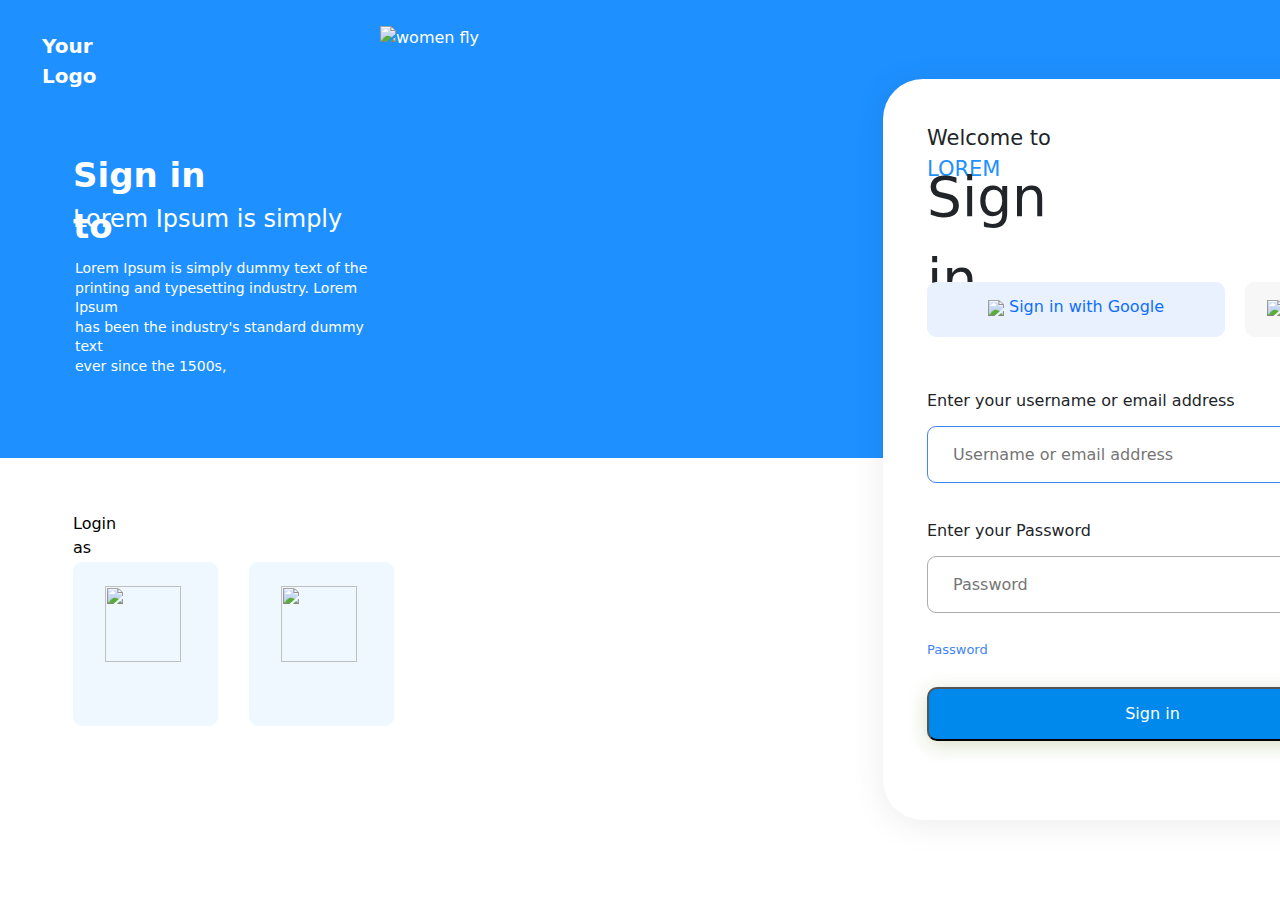
==== index.html @ 397b565d "Add files via upload" ====
<!DOCTYPE html>
<html lang="en">
<head>
  <meta charset="UTF-8">
  <title>Figma | PC | SIGN IN</title>
  <link rel="stylesheet" href="style.css">
  <meta http-equiv="X-UA-Compatible" content="ie=edge">
  <meta name="viewport" content="width=device-width, initial-scale=1">
  <link href="https://cdn.jsdelivr.net/npm/bootstrap@5.1.1/dist/css/bootstrap.min.css" rel="stylesheet">
  <script src="https://cdn.jsdelivr.net/npm/bootstrap@5.1.1/dist/js/bootstrap.bundle.min.js"></script>
  <link  rel="stylesheet"  href="https://cdnjs.cloudflare.com/ajax/libs/animate.css/4.1.1/animate.min.css"/>
</head>
<body>
  <div class="">
      <div class="upperSide">
          <div class="yourLogo">
              Your Logo
          </div>
          <div class="textFigma">
            <div class="textFigma__title-text">
                Sign in to
            </div>
            <div class="textFigma__title-next" id="">
                Lorem Ipsum is simply
            </div>
            <div class="textFigma__parag">
                <p>Lorem Ipsum is simply dummy text of the <br>printing and typesetting industry. Lorem Ipsum <br> has been the industry's standard dummy text <br>ever since the 1500s,</p>
            </div>
          </div>
          <div class="photo-raketa">
              <img id=""  src="https://s3-alpha-sig.figma.com/img/66d5/70b3/9c6441c0a05bd78920817a27b7be7b9a?Expires=1639353600&Signature=fWy-Wl5CrOw1lSE~hCm-5GD2YKF1Q4JTkbSpRK7cH~[base64]~Oy0UCD9QYXl8cTtw15-z~FbBokPfQlFLupdKRaPAQbu~dP1Dv4Ijp49fl7zRrZe4anSQEcyU5L5jqwhFqQ3GjuMrA~nQ__&Key-Pair-Id=APKAINTVSUGEWH5XD5UA" alt="women fly" width="385px" height="385px">
          </div>
      </div>
      <div class="lowerSide">
          <div class=" forLoginAs">
              Login as
          </div>
          <div class="accounts">
              <div class="sectionAcc1">
                  <div class="sectionAcc1__photo">
                      <img src="https://s3-alpha-sig.figma.com/img/f7ed/8de9/d43eed27cfcbbe0a695cebf3aa635927?Expires=1639353600&Signature=eiPRed2nHOFFjkBui7ZpBVAsVl~wiFkvTg4FRFzulULzTaENyFJD6WPt4LlYZNVN-ngvidy5YPXU8ItSWojEPI68pNVrqkO8IjNOLZncKt3MzILtXEsSYDOFbXR~aFyQmCAPtU8r8rOAU-ICwvmG5NDEejSH12rz0YrJvK~tz5ARyqyc-eaXL~Fgd56m~Tke1k8aGNRFzxG21rsRp0NFEhbzNAPS6NPT48L7vPft8dL83yzTHSmdWE5xOpnTFaaPUuPNOLuPr1j2AKoriEHiFw3gMgHDFk1Y6QkWoqiDZxhgaqj-orKnx7hmsGiWQxg0GqWqCMtFqF-UzqKCqWkqKQ__&Key-Pair-Id=APKAINTVSUGEWH5XD5UA" alt="" width="76px" height="76px">
                  </div>
                  <div class="sectionAcc__setting">

                  </div>
                  <div class="sectionAcc__NS">

                  </div>
                  <div class="sectionAcc__activePeriod">

                  </div>
              </div>
              <div class="sectionAcc2">
                  <div class="sectionAcc2__photo">
                      <img src="https://s3-alpha-sig.figma.com/img/f7ed/8de9/d43eed27cfcbbe0a695cebf3aa635927?Expires=1639353600&Signature=eiPRed2nHOFFjkBui7ZpBVAsVl~wiFkvTg4FRFzulULzTaENyFJD6WPt4LlYZNVN-ngvidy5YPXU8ItSWojEPI68pNVrqkO8IjNOLZncKt3MzILtXEsSYDOFbXR~aFyQmCAPtU8r8rOAU-ICwvmG5NDEejSH12rz0YrJvK~tz5ARyqyc-eaXL~Fgd56m~Tke1k8aGNRFzxG21rsRp0NFEhbzNAPS6NPT48L7vPft8dL83yzTHSmdWE5xOpnTFaaPUuPNOLuPr1j2AKoriEHiFw3gMgHDFk1Y6QkWoqiDZxhgaqj-orKnx7hmsGiWQxg0GqWqCMtFqF-UzqKCqWkqKQ__&Key-Pair-Id=APKAINTVSUGEWH5XD5UA" alt="" width="76px" height="76px">
                  </div>
                  <div class="sectionAcc__setting">

                  </div>
                  <div class="sectionAcc__NS">

                  </div>
                  <div class="sectionAcc__activePeriod">

                  </div>
              </div>
          </div>
      </div>

      <form class="form" autocomplete="off"  onsubmit="checker();" >
        <div class="formSignIn">
          <div class="formSignIn__welcome-text">
            Welcome to <span id="fontSizeToUpperCase">LOREM</span>
          </div>
          <div class="formSignIn__title">
            Sign in
          </div>
          <div class="formSignIn__linkToSignUp">
            No Account?
            <a href="index2.html" class="linkd" >Sign up</a>
          </div>
          <div class="formSignIn__typesOfSign">
              <div class="withGoogle">
                <a href="#" class="linkd"><img  src="https://img.icons8.com/fluency/30/000000/google-logo.png"/> Sign in with Google </a>
              </div>
              <div class="withFacebook">
                <a href="#"><img src="https://img.icons8.com/color/30/000000/facebook-circled--v2.png"/></a>
              </div>
              <div class="withApple">
                <a href="#"><img src="https://img.icons8.com/ios-filled/30/000000/mac-os.png"/></a>
              </div>
          </div>
          <div class="firstIn">
            <label class="labelText" for="name"> Enter your username or email address</label><label class="validError tohide" id="vError">This field is required.</label>
            <input id="nnuu" class="UserNameandEmAdd check" type="email" name="name" placeholder="Username or email address" >
          </div>
          <div class="secondIn">
            <label class="labelText" for="Password">Enter your Password</label><label class="validError tohide" id="vError">This field is required.</label>
            <input id="password" class="userPassword check" type="password" name="Password"  placeholder="Password">
            <a href="#" class="linkd" id="forgotPasLink">Forgot Password</a>
          </div>
          <div class="formSignIn__button">
              <input id="formSignIn__button" type="submit" name="submit" value="Sign in"/>
          </div>
        </div>
      </form>
  </div>
<script src="javaS.js"></script>
</body>
</html>
---- style.css ----
.upperSide {
    background-color: #1E90FF	;
    height: 458px;
    color: #FFFFFF;
    font-family: "Poppins" sans-serif;
    font-style: normal;
}

.yourLogo {
  position: absolute;
  width: 100px;
  height: 30px;
  left: 42px;
  top: 31px;
  font-weight: 600;
  font-size: 20px;
  line-height: 30px;
}

.textFigma__title-text {
  position: absolute;
  width: 157px;
  height: 51px;
  left: 73px;
  top: 150px;
  font-weight: 600;
  font-size: 34px;
  line-height: 51px;
}

.textFigma__title-next {
  position: absolute;
  width: 396px;
  height: 36px;
  left: 73px;
  top: 201px;
  font-weight: normal;
  font-size: 24px;
  line-height: 36px;
}

.textFigma__parag {
  position: absolute;
  width: 311px;
  height: 115px;
  left: 75px;
  top: 259px;
  font-weight: 300;
  font-size: 14px;
  line-height: 19.5px;
}

.photo-raketa {
    position: absolute;
    left: 380px;
    top: 25px;
}

/* 79 118 */
/* 2 section begins here */
.lowerSide {
  position: absolute;
  width: 321px;
  height: 442px;
  left: 73px;
  /* top: 512px; */
  font-family: "Poppins" sans-serif;
  font-style: normal;
}

.forLoginAs {
  position: absolute;
  width: 66px;
  height: 24px;
  top: 54px;
  font-weight: normal;
  font-size: 16px;
  line-height: 24px;
  color: #000000;
}

.sectionAcc1 {
  position: absolute;
  width: 145px;
  height: 164px;
  top: 104px;
  background: #EFF8FF;
  border-radius: 9px;
}

.sectionAcc1__photo {
  position: absolute;
  width: 76px;
  height: 76px;
  left: 32px;
  top: 24px;
}

.sectionAcc2__photo {
  position: absolute;
  width: 76px;
  height: 76px;
  left: 32px;
  top: 24px;
}

.sectionAcc2 {
  position: absolute;
  width: 145px;
  height: 164px;
  left: 176px;
  top: 104px;
  background: #EFF8FF;
  border-radius: 9px;
}



/* 3 section form begins here */
.formSignIn {
  position: absolute;
  width: 539px;
  height: 741px;
  left: 883px;
  top: 79px;
  bottom: 80px;
  background: #FFFFFF;
  box-shadow: 0px 4px 35px rgba(0, 0, 0, 0.08);
  border-radius: 40px;
  font-family: "Poppins" sans-serif;
  font-style: normal;
}

.formSignIn__welcome-text {
  position: absolute;
  width: 201px;
  height: 32px;
  left: 44px;
  top: 44px;
  font-style: normal;
  font-weight: normal;
  font-size: 21px;
  line-height: 31px;
}

#fontSizeToUpperCase {
  color:  #1E90FF;
  text-transform: uppercase;
}

.formSignIn__title {
  position: absolute;
  width: 182px;
  height: 83px;
  left: 44px;
  top: 77px;
  font-style: normal;
  font-weight: 500;
  font-size: 55px;
  line-height: 82px;
}

.formSignIn__linkToSignUp {
  position: absolute;
width: 85px;
height: 40px;
left: 410px;
top: 44px;
font-style: normal;
font-weight: normal;
font-size: 13px;
line-height: 19px;
color: #8D8D8D;
}

.linkd {
  text-decoration: none;
}

.formSignIn__typesOfSign {
  position: absolute;
  width: 451px;
  height: 56px;
}

.withGoogle {
  position: absolute;
  width: 298px;
  height: 55px;
  left: 44px;
  top: 203px;
  background: #E9F1FF;
  border-radius: 9px;
  text-align: center;
  padding: 13px;
  font-size: 16px;
  line-height: 24px;
}

.withApple {
  position: absolute;
  width: 60px;
  height: 55px;
  left: 435px;
  top: 203px;
  background: #F6F6F6;
  border-radius: 9px;
  text-align: center;
  padding-top: 13px;
}

.withFacebook {
  position: absolute;
  width: 60px;
  height: 55px;
  left: 362px;
  top: 203px;
  background: #F7F7F7;
  border-radius: 9px;
  text-align: center;
  padding-top: 13px;
}


.firstIn {
  position: absolute;
  width: 451px;
  height: 92px;
  left: 44px;
  top: 310px;
}


.labelText {
  font-weight: normal;
  font-size: 16px;
  line-height: 24px;
}


.UserNameandEmAdd {
  width: 451px;
  height: 57px;
  margin-top: 13px;
  background: #FFFFFF;
  border: 1px solid #4285F4;
  box-sizing: border-box;
  border-radius: 9px;
  padding-left: 25px;
}

.secondIn {
  position: absolute;
  width: 451px;
  height: 92px;
  left: 44px;
  top: 440px;
}

.userPassword {
  width: 451px;
  height: 57px;
  margin-top: 13px;
  background: #FFFFFF;
  border: 1px solid #ADADAD;
  box-sizing: border-box;
  border-radius: 9px;
  padding-left: 25px;
}

/* забыл пароль */
#forgotPasLink {
  margin-left: 353px;
  font-weight: normal;
  font-size: 13px;
  line-height: 19px;
  color: #4285F4;
}

/* Кнопка */
#formSignIn__button {
  position: absolute;
  width: 451px;
  height: 54px;
  left: 44px;
  top: 608px;
  color:#FFFFFF;
  background: #0089ED;
  box-shadow: 0px 4px 19px rgba(119, 147, 65, 0.3);
  border-radius: 10px;
}

.tohide{
    display:none;
}
.validError{
    color:   red;
    font-size:17px;
    position: absolute;
    margin-left: 47%;
}


/* ================================================================= */
/* for mobile phones */
@media (max-width:600px) {

    body {
      background-color: #1E90FF	;
      height: 100vh;
    }


    .upperSide {
      background-color: #1E90FF	;
      height: 900px;
      color: #FFFFFF;
      font-family: "Poppins" sans-serif;
      font-style: normal;
    }


    .yourLogo {
      position: absolute;
      width: 100px;
      height: 30px;
      left: 42px;
      top: 31px;
      font-weight: 600;
      font-size: 20px;
      line-height: 30px;
    }

    .photo-raketa ,
    .textFigma__title-text ,
    .textFigma__title-next,
    .textFigma__parag ,
    .lowerSide ,
    .forLoginAs ,
    .sectionAcc1 ,
    .sectionAcc1__photo ,
    .sectionAcc2__photo ,
    .sectionAcc2 {
      display: none;
    }


  .formSignIn {
    position: absolute;
    width: 539px;
    height: 741px;
    left: 20px;
    top: 79px;
    bottom: 80px;
    background: #FFFFFF;
    box-shadow: 0px 4px 35px rgba(0, 0, 0, 0.08);
    border-radius: 40px;
    font-family: "Poppins" sans-serif;
    font-style: normal;
  }


}


.checkbox__input.error + .checkbox__label {
    color: red;
}
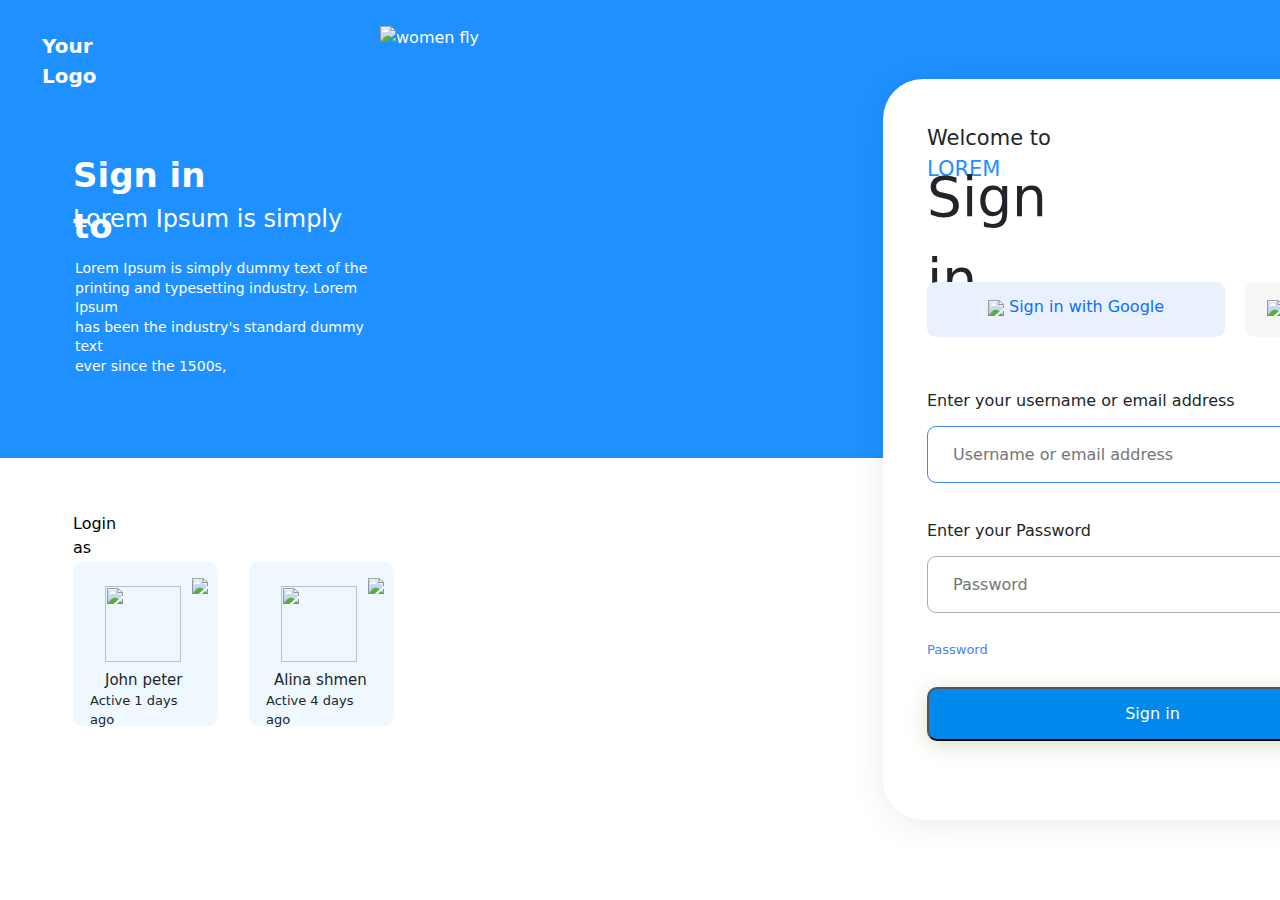
==== commit 2aa8e8ac: "Add files via upload" ====
--- a/index.html
+++ b/index.html
@@ -7,7 +7,7 @@
   <meta http-equiv="X-UA-Compatible" content="ie=edge">
   <meta name="viewport" content="width=device-width, initial-scale=1">
   <link href="https://cdn.jsdelivr.net/npm/bootstrap@5.1.1/dist/css/bootstrap.min.css" rel="stylesheet">
-  <script src="https://cdn.jsdelivr.net/npm/bootstrap@5.1.1/dist/js/bootstrap.bundle.min.js"></script>
+  <!-- <script src="https://cdn.jsdelivr.net/npm/bootstrap@5.1.1/dist/js/bootstrap.bundle.min.js"></script> -->
   <link  rel="stylesheet"  href="https://cdnjs.cloudflare.com/ajax/libs/animate.css/4.1.1/animate.min.css"/>
 </head>
 <body>
@@ -41,34 +41,35 @@
                       <img src="https://s3-alpha-sig.figma.com/img/f7ed/8de9/d43eed27cfcbbe0a695cebf3aa635927?Expires=1639353600&Signature=eiPRed2nHOFFjkBui7ZpBVAsVl~wiFkvTg4FRFzulULzTaENyFJD6WPt4LlYZNVN-ngvidy5YPXU8ItSWojEPI68pNVrqkO8IjNOLZncKt3MzILtXEsSYDOFbXR~aFyQmCAPtU8r8rOAU-ICwvmG5NDEejSH12rz0YrJvK~tz5ARyqyc-eaXL~Fgd56m~Tke1k8aGNRFzxG21rsRp0NFEhbzNAPS6NPT48L7vPft8dL83yzTHSmdWE5xOpnTFaaPUuPNOLuPr1j2AKoriEHiFw3gMgHDFk1Y6QkWoqiDZxhgaqj-orKnx7hmsGiWQxg0GqWqCMtFqF-UzqKCqWkqKQ__&Key-Pair-Id=APKAINTVSUGEWH5XD5UA" alt="" width="76px" height="76px">
                   </div>
                   <div class="sectionAcc__setting">
-
+                    <img src="https://img.icons8.com/external-flatart-icons-outline-flatarticons/15/000000/external-setting-basic-ui-elements-flatart-icons-outline-flatarticons.png"/>
                   </div>
-                  <div class="sectionAcc__NS">
-
+                  <div class="sectionAcc1__NS">
+                    John peter
                   </div>
                   <div class="sectionAcc__activePeriod">
-
+                    Active 1 days ago
                   </div>
               </div>
               <div class="sectionAcc2">
                   <div class="sectionAcc2__photo">
-                      <img src="https://s3-alpha-sig.figma.com/img/f7ed/8de9/d43eed27cfcbbe0a695cebf3aa635927?Expires=1639353600&Signature=eiPRed2nHOFFjkBui7ZpBVAsVl~wiFkvTg4FRFzulULzTaENyFJD6WPt4LlYZNVN-ngvidy5YPXU8ItSWojEPI68pNVrqkO8IjNOLZncKt3MzILtXEsSYDOFbXR~aFyQmCAPtU8r8rOAU-ICwvmG5NDEejSH12rz0YrJvK~tz5ARyqyc-eaXL~Fgd56m~Tke1k8aGNRFzxG21rsRp0NFEhbzNAPS6NPT48L7vPft8dL83yzTHSmdWE5xOpnTFaaPUuPNOLuPr1j2AKoriEHiFw3gMgHDFk1Y6QkWoqiDZxhgaqj-orKnx7hmsGiWQxg0GqWqCMtFqF-UzqKCqWkqKQ__&Key-Pair-Id=APKAINTVSUGEWH5XD5UA" alt="" width="76px" height="76px">
+                      <img src="https://s3-alpha-sig.figma.com/img/59e1/1106/2f1f7a6de7ac06d126324234613b5738?Expires=1639353600&Signature=UF34mCdFCMztSPD1dYTaasABD1Xkhr~bc~LpWPtxKbcHv0VQmFmLp-oHYsgi6A~gN-nntFNizfhvS8m1CnKenFA2IgPX9hn~TGRJy--FioZNxIDAaO1tgYhZVmxSCYAHihNxMYWiCXDh~BoEIv1RcIK9o3Of96DQi0DWxOBy6Ul4avPxb~H8ARurr1LXm16KYI0H-xnso4YXu4QchLP05yuHLrtu2cuQpUbVB5Siw15edyl6ba2~rmsC1qL4PMpG0aBh5earhLEIi4AyWOOAP-dAS8itGfcz7ZLBGLDqU9EJn0P6nml7T1pi5diMlXYxbLa2DVlkidbpzvJFxkEzvw__&Key-Pair-Id=APKAINTVSUGEWH5XD5UA" alt="" width="76px" height="76px">
                   </div>
                   <div class="sectionAcc__setting">
-
+                    <img src="https://img.icons8.com/external-flatart-icons-outline-flatarticons/15/000000/external-setting-basic-ui-elements-flatart-icons-outline-flatarticons.png"/>
                   </div>
-                  <div class="sectionAcc__NS">
-
+                  <div class="sectionAcc2__NS">
+                      Alina shmen
                   </div>
                   <div class="sectionAcc__activePeriod">
-
+                      Active 4 days ago
                   </div>
               </div>
           </div>
       </div>
-
-      <form class="form" autocomplete="off"  onsubmit="checker();" >
+      <form id="loginform" class="form" autocomplete="off" onsubmit="" >
         <div class="formSignIn">
+          <div class="validError tohide " id="vError1"></div>
+          <div class="validError tohide " id="vError2"></div>
           <div class="formSignIn__welcome-text">
             Welcome to <span id="fontSizeToUpperCase">LOREM</span>
           </div>
@@ -91,12 +92,12 @@
               </div>
           </div>
           <div class="firstIn">
-            <label class="labelText" for="name"> Enter your username or email address</label><label class="validError tohide" id="vError">This field is required.</label>
-            <input id="nnuu" class="UserNameandEmAdd check" type="email" name="name" placeholder="Username or email address" >
+            <label class="labelText" for="name"> Enter your username or email address</label>
+            <input id="nameeOrEmail" class="UserNameandEmAdd check" type="text" name="name" placeholder="Username or email address" >
           </div>
           <div class="secondIn">
-            <label class="labelText" for="Password">Enter your Password</label><label class="validError tohide" id="vError">This field is required.</label>
-            <input id="password" class="userPassword check" type="password" name="Password"  placeholder="Password">
+            <label class="labelText" for="Password">Enter your Password</label>
+            <input id="password" class="userPassword check" type="password" name="password"  placeholder="Password">
             <a href="#" class="linkd" id="forgotPasLink">Forgot Password</a>
           </div>
           <div class="formSignIn__button">
--- a/style.css
+++ b/style.css
@@ -79,6 +79,10 @@
   color: #000000;
 }
 
+.accounts {
+  font-family: "Poppins" sans-serifs;
+  font-style: normal;
+}
 .sectionAcc1 {
   position: absolute;
   width: 145px;
@@ -94,6 +98,7 @@
   height: 76px;
   left: 32px;
   top: 24px;
+  /* overflow:hidden; */
 }
 
 .sectionAcc2__photo {
@@ -115,6 +120,44 @@
 }
 
 
+.sectionAcc1__NS {
+  position: absolute;
+  width: 81px;
+  height: 23px;
+  left: 32px;
+  top: 107px;
+  font-weight: 500;
+  font-size: 15px;
+  line-height: 22px;
+}
+
+.sectionAcc2__NS {
+  position: absolute;
+  width: 94px;
+  height: 23px;
+  left: 25px;
+  top: 107px;
+  font-weight: 500;
+  font-size: 15px;
+  line-height: 22px;
+}
+
+.sectionAcc__setting {
+  position: absolute;
+  top: 11px;
+  left: 119px;
+}
+
+.sectionAcc__activePeriod{
+  position: absolute;
+  width: 111px;
+  height: 20px;
+  left: 17px;
+  top: 129px;
+  font-weight: 300;
+  font-size: 13px;
+  line-height: 19px;
+}
 
 /* 3 section form begins here */
 .formSignIn {
@@ -128,7 +171,7 @@
   box-shadow: 0px 4px 35px rgba(0, 0, 0, 0.08);
   border-radius: 40px;
   font-family: "Poppins" sans-serif;
-  font-style: normal;
+  z-index: 1;
 }
 
 .formSignIn__welcome-text {
@@ -137,7 +180,6 @@
   height: 32px;
   left: 44px;
   top: 44px;
-  font-style: normal;
   font-weight: normal;
   font-size: 21px;
   line-height: 31px;
@@ -154,7 +196,6 @@
   height: 83px;
   left: 44px;
   top: 77px;
-  font-style: normal;
   font-weight: 500;
   font-size: 55px;
   line-height: 82px;
@@ -162,15 +203,14 @@
 
 .formSignIn__linkToSignUp {
   position: absolute;
-width: 85px;
-height: 40px;
-left: 410px;
-top: 44px;
-font-style: normal;
-font-weight: normal;
-font-size: 13px;
-line-height: 19px;
-color: #8D8D8D;
+  width: 85px;
+  height: 40px;
+  left: 410px;
+  top: 44px;
+  font-weight: normal;
+  font-size: 13px;
+  line-height: 19px;
+  color: #8D8D8D;
 }
 
 .linkd {
@@ -289,15 +329,43 @@
   box-shadow: 0px 4px 19px rgba(119, 147, 65, 0.3);
   border-radius: 10px;
 }
-
+/*
 .tohide{
     display:none;
-}
-.validError{
+} */
+/* .validError{
     color:   red;
-    font-size:17px;
+    font-size:12px;
     position: absolute;
     margin-left: 47%;
+} */
+
+#vError1 {
+  /* width: 250px; */
+  color: red;
+  font-size:15px;
+  position: absolute;
+  left: 44px;
+  top: 290px;
+  z-index: -1;
+    /* animation-duration: 2s;
+    animation-delay: 1s;
+    animation-direction: alternate;
+    animation-iteration-count: infinite; */
+}
+
+#vError2 {
+  /* width: 250px; */
+  color: red;
+  font-size:15px;
+  position: absolute;
+  left: 44px;
+  top: 420px;
+  z-index: -1;
+    /* animation-duration: 2s;
+    animation-delay: 1s;
+    animation-direction: alternate;
+    animation-iteration-count: infinite; */
 }
 
 
